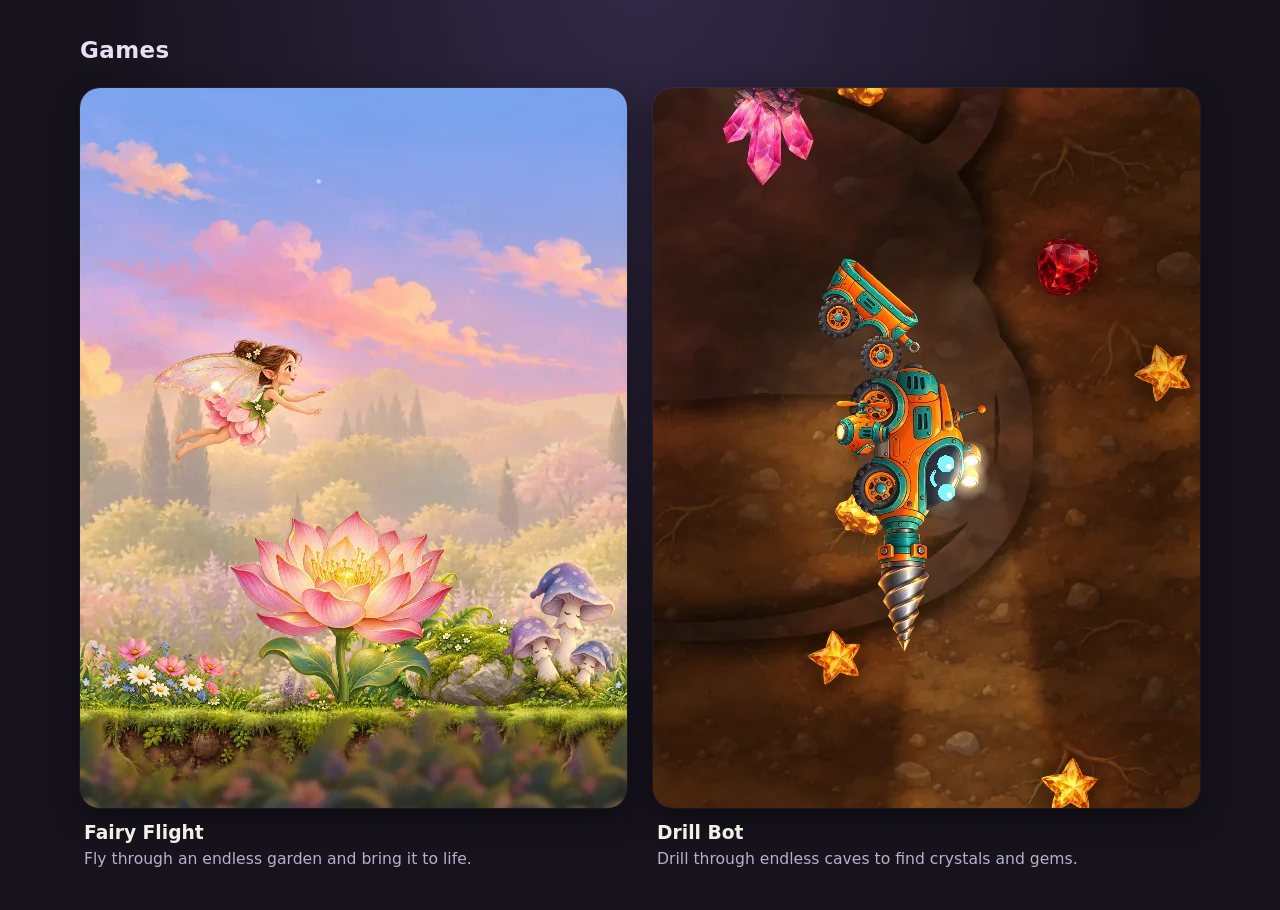
==== index.html @ 506580da "Publish games from BennisAI/games@3b73e41" ====
<!doctype html>
<html lang="en">
  <head>
    <meta charset="utf-8" />
    <meta name="viewport" content="width=device-width, initial-scale=1, viewport-fit=cover" />
    <meta name="theme-color" content="#16131d" />
    <title>Games</title>
    <link rel="icon" href="data:image/svg+xml,%3Csvg xmlns='http://www.w3.org/2000/svg' viewBox='0 0 32 32'%3E%3Cpath d='M16 3l11 9-11 17L5 12z' fill='%23ffc766'/%3E%3C/svg%3E" />
    <style>
      :root {
        color-scheme: dark;
      }
      html,
      body {
        margin: 0;
        min-height: 100%;
        background: radial-gradient(ellipse at 50% -10%, #332a48, #16131d 60%) fixed #16131d;
        color: #f4eee6;
        font: 17px/1.4 ui-rounded, 'SF Pro Rounded', 'Nunito', system-ui, sans-serif;
      }
      main {
        max-width: 1120px;
        margin: 0 auto;
        padding: max(28px, env(safe-area-inset-top)) 22px 40px;
      }
      h1 {
        margin: 6px 0 22px;
        font-size: 1.35rem;
        font-weight: 700;
        letter-spacing: 0.02em;
        color: #e9dff5;
      }
      .games {
        display: grid;
        grid-template-columns: repeat(auto-fit, minmax(300px, 1fr));
        gap: 26px;
      }
      a.game {
        display: block;
        color: inherit;
        text-decoration: none;
        border-radius: 20px;
        outline: none;
      }
      a.game img {
        display: block;
        width: 100%;
        aspect-ratio: 16 / 9;
        object-fit: cover;
        border-radius: 20px;
        box-shadow: 0 10px 30px rgba(0, 0, 0, 0.45), 0 0 0 1px rgba(255, 255, 255, 0.06);
        transition: transform 0.18s ease, box-shadow 0.18s ease;
      }
      a.game:hover img,
      a.game:focus-visible img {
        transform: translateY(-3px) scale(1.01);
        box-shadow: 0 16px 40px rgba(0, 0, 0, 0.55), 0 0 0 3px rgba(255, 214, 140, 0.8);
      }
      a.game span {
        display: block;
        margin: 12px 4px 0;
        font-weight: 700;
        font-size: 1.1rem;
      }
      a.game small {
        display: block;
        margin: 2px 4px 0;
        color: #b9aecb;
        font-size: 0.92rem;
      }
    </style>
  </head>
  <body>
    <main>
      <h1>Games</h1>
      <div class="games">
        <a class="game" href="fairy-flight/">
          <img src="shots/fairy-flight.webp" alt="Fairy Flight: a fairy flying over a glowing flower garden" width="1280" height="720" />
          <span>Fairy Flight</span>
          <small>Fly through an endless garden and bring it to life.</small>
        </a>
        <a class="game" href="drill-bot/">
          <img src="shots/drill-bot.webp" alt="Drill Bot: a robot car drilling through a glowing crystal cave" width="1280" height="720" />
          <span>Drill Bot</span>
          <small>Drill through endless caves to find crystals and gems.</small>
        </a>
      </div>
    </main>
  </body>
</html>
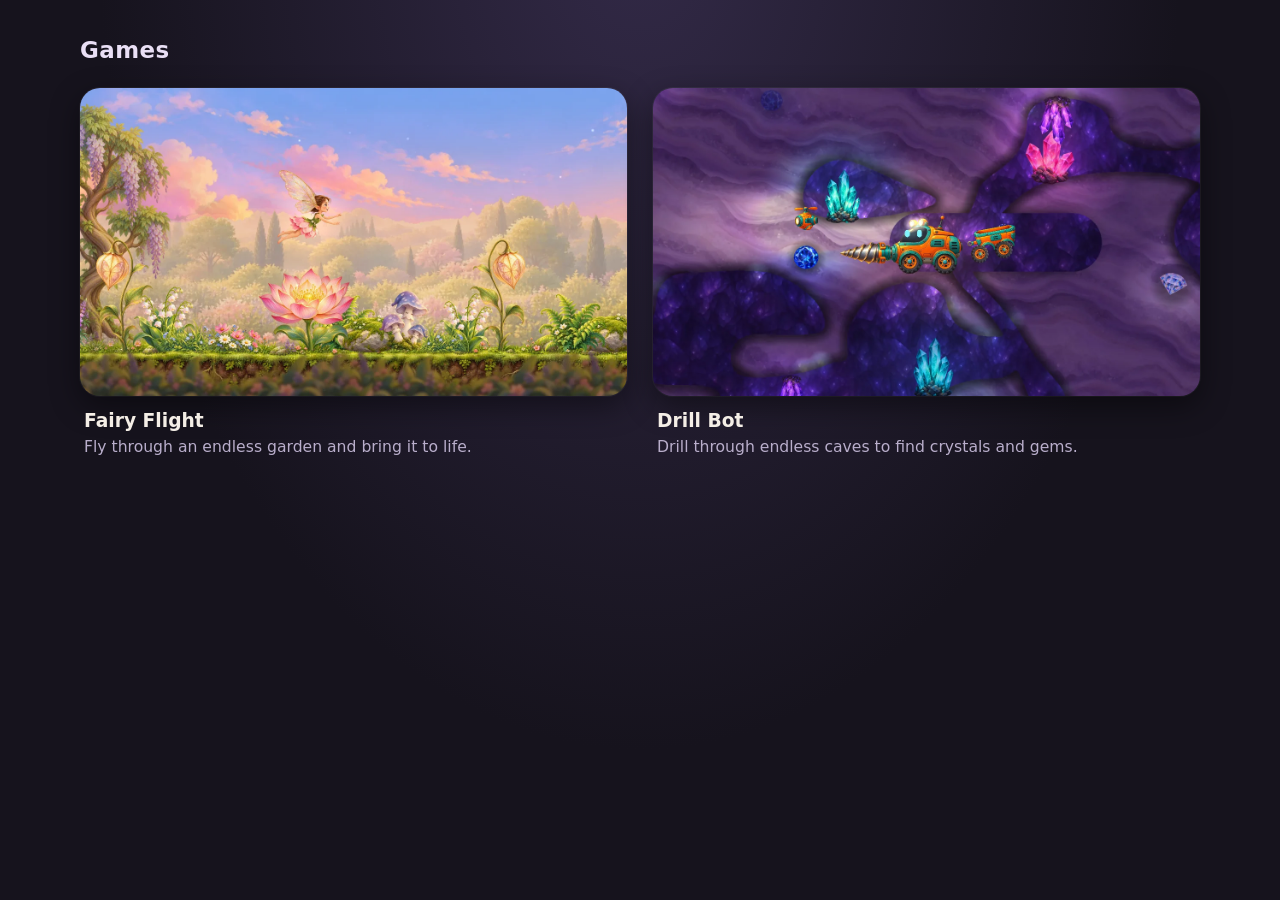
==== commit 30eba122: "Publish games from BennisAI/games@f5efd45" ====
--- a/index.html
+++ b/index.html
@@ -45,6 +45,7 @@
       a.game img {
         display: block;
         width: 100%;
+        height: auto;
         aspect-ratio: 16 / 9;
         object-fit: cover;
         border-radius: 20px;
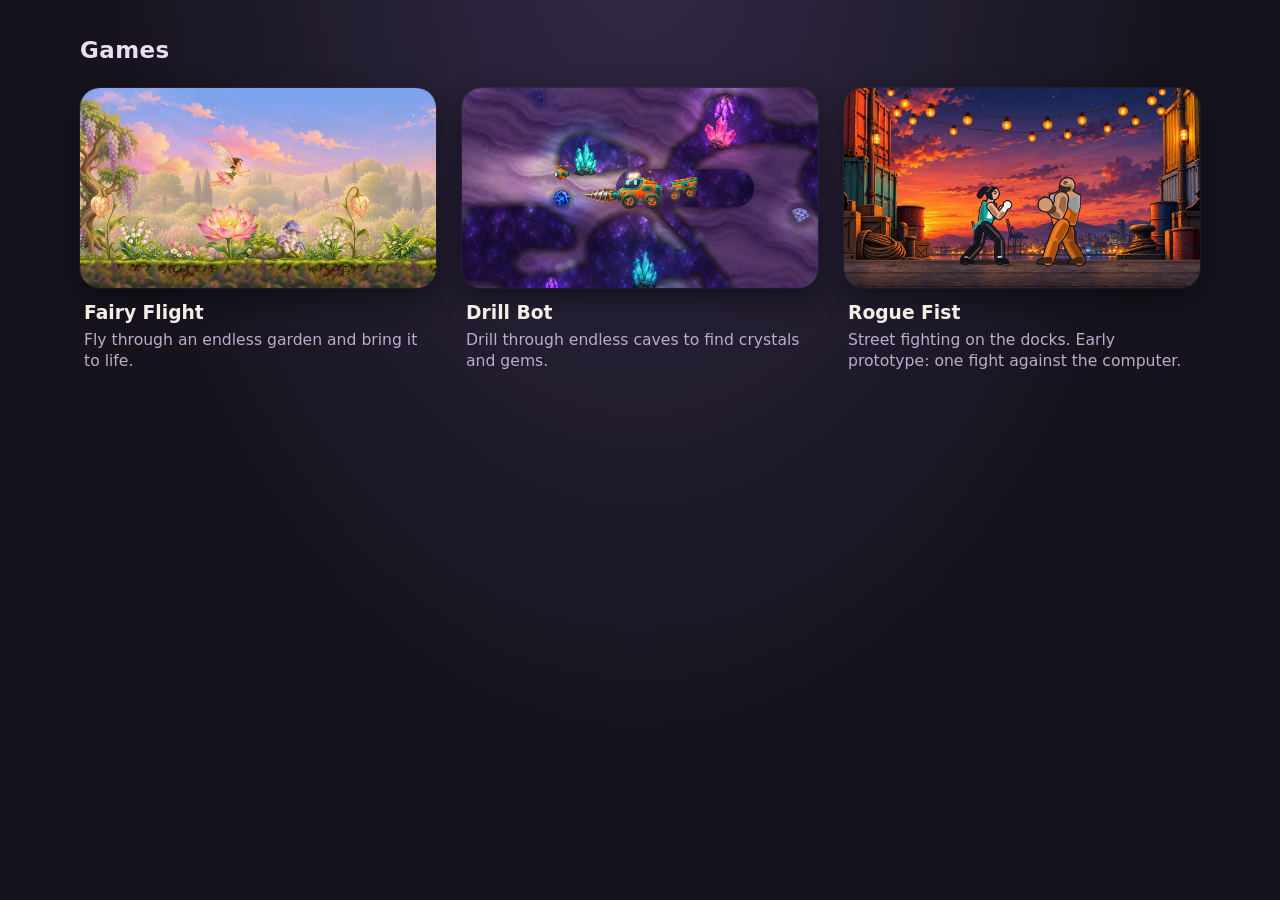
==== commit ebecbb51: "Publish games from BennisAI/games@1e6527b" ====
--- a/index.html
+++ b/index.html
@@ -85,6 +85,11 @@
           <span>Drill Bot</span>
           <small>Drill through endless caves to find crystals and gems.</small>
         </a>
+        <a class="game" href="rogue-fist/">
+          <img src="shots/rogue-fist.webp" alt="Rogue Fist: two street fighters trading blows on a harbour dock at sunset" width="1280" height="720" />
+          <span>Rogue Fist</span>
+          <small>Street fighting on the docks. Early prototype: one fight against the computer.</small>
+        </a>
       </div>
     </main>
   </body>
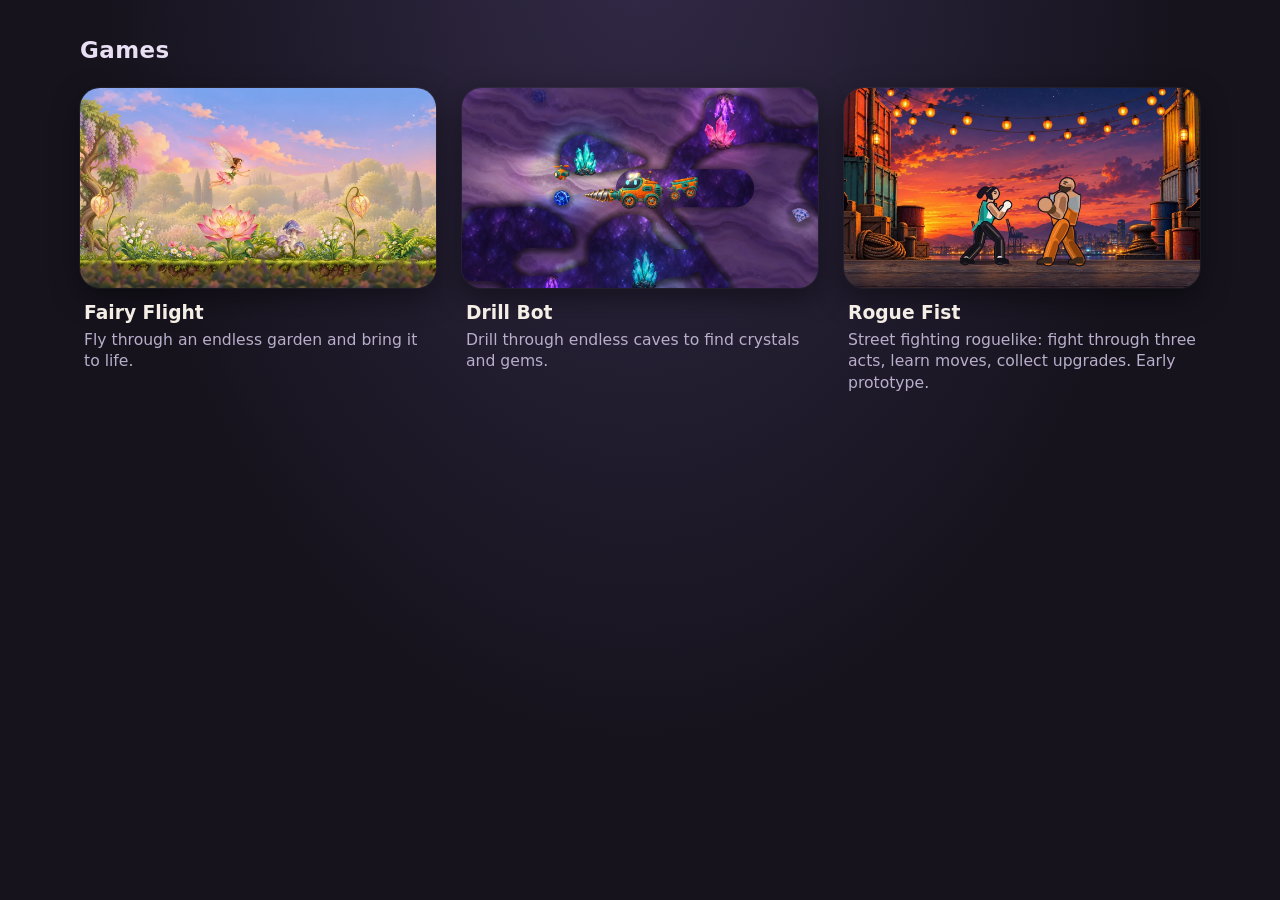
==== commit 43307cb0: "Publish games from BennisAI/games@aa95bda" ====
--- a/index.html
+++ b/index.html
@@ -88,7 +88,7 @@
         <a class="game" href="rogue-fist/">
           <img src="shots/rogue-fist.webp" alt="Rogue Fist: two street fighters trading blows on a harbour dock at sunset" width="1280" height="720" />
           <span>Rogue Fist</span>
-          <small>Street fighting on the docks. Early prototype: one fight against the computer.</small>
+          <small>Street fighting roguelike: fight through three acts, learn moves, collect upgrades. Early prototype.</small>
         </a>
       </div>
     </main>
